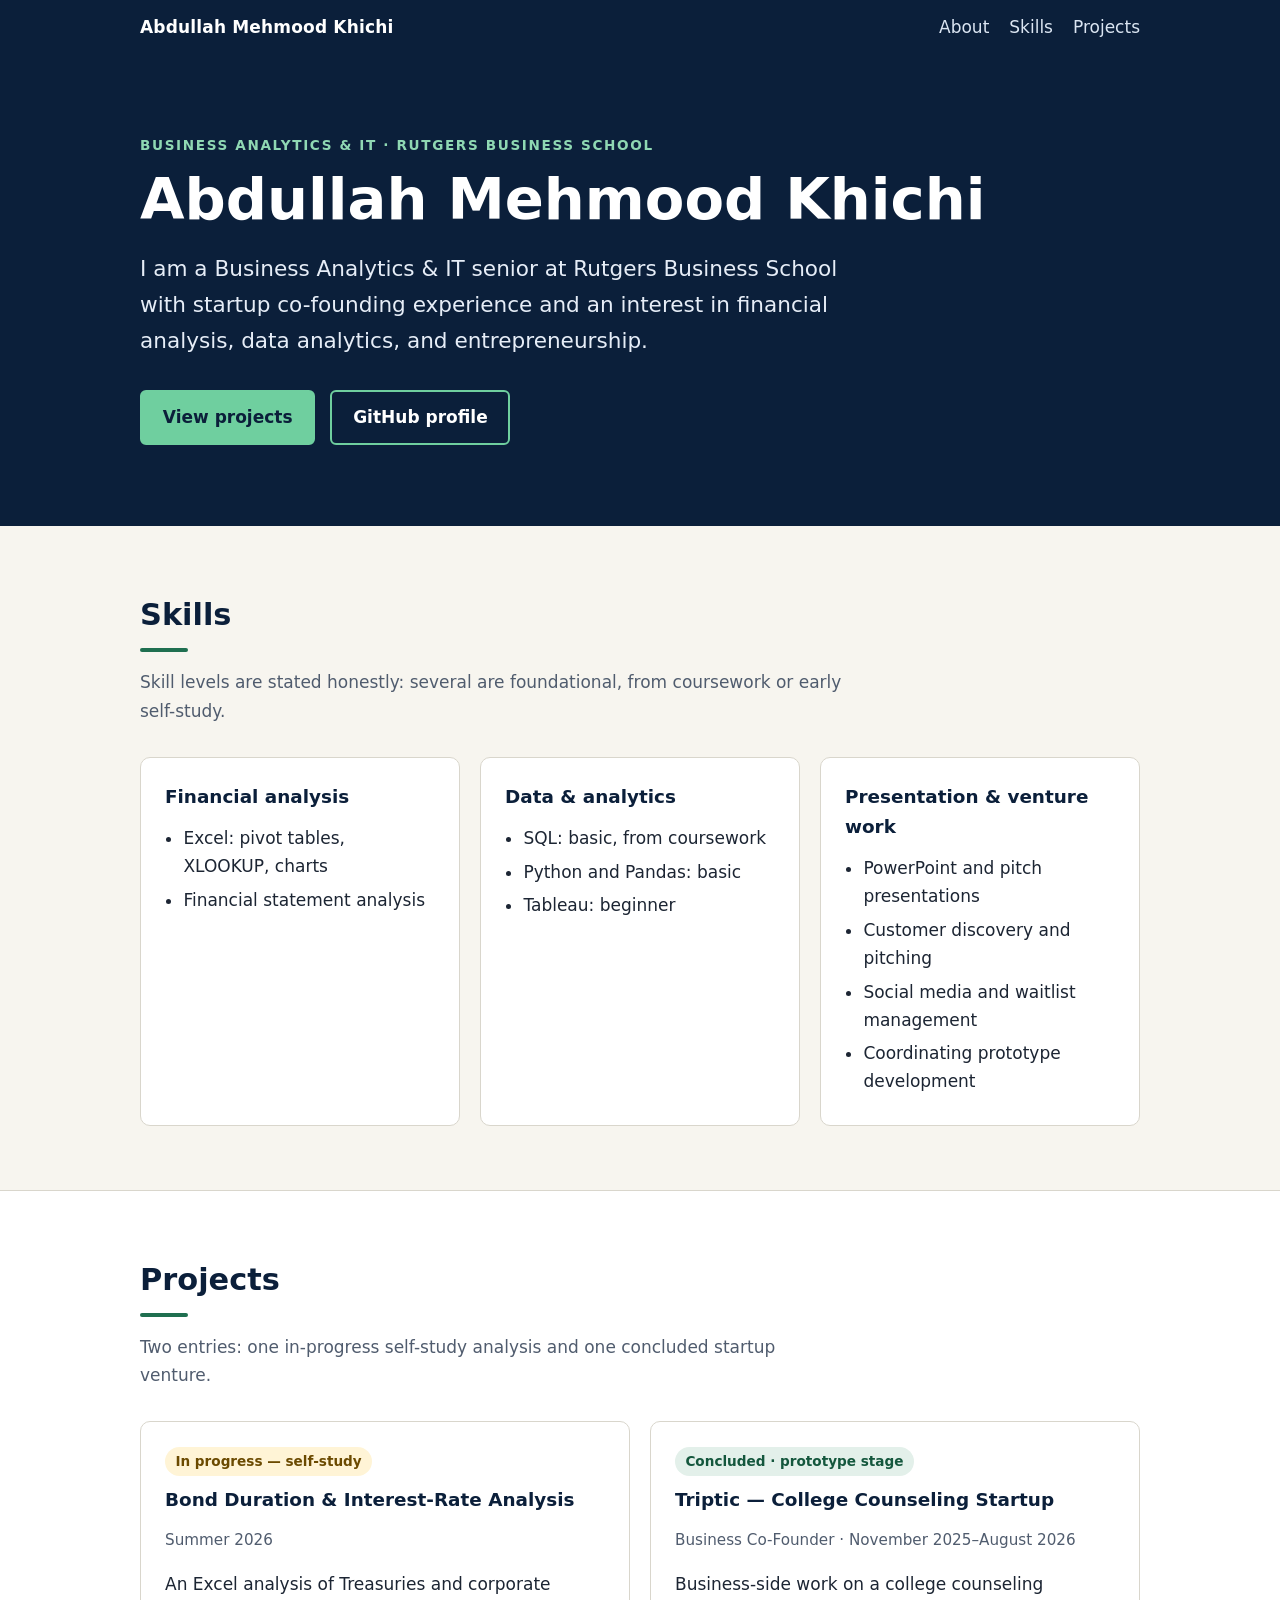
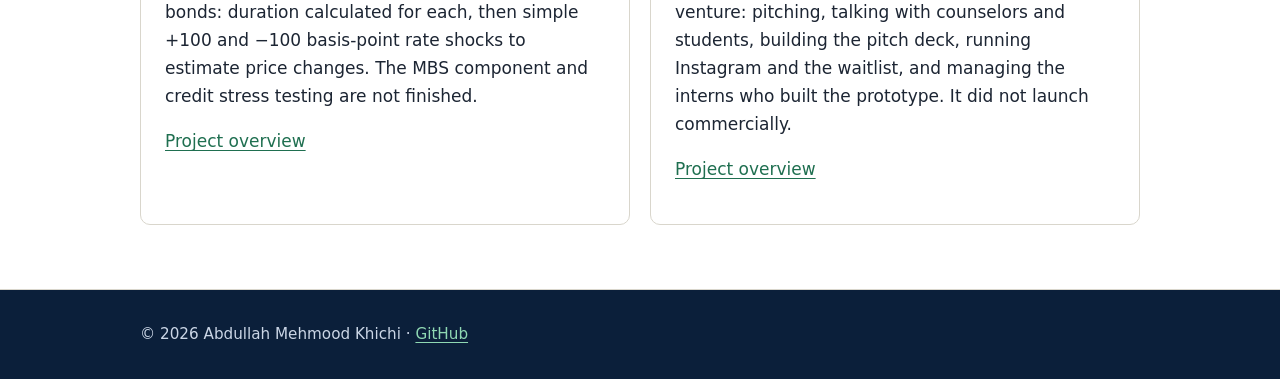
==== index.html @ 3538b2a5 "Add portfolio site Co-Authored-By: Claude Sonnet 5.5 <noreply@anthropic.com>" ====
<!DOCTYPE html>
<html lang="en">
<head>
<meta charset="utf-8">
<meta name="viewport" content="width=device-width, initial-scale=1">
<title>Abdullah Mehmood Khichi | Portfolio</title>
<meta name="description" content="Portfolio of Abdullah Mehmood Khichi, Business Analytics &amp; IT senior at Rutgers Business School.">
<link rel="stylesheet" href="styles.css">
</head>
<body>
<a class="skip" href="#main">Skip to content</a>
<header class="site">
  <div class="bar">
    <a class="brand" href="#top">Abdullah Mehmood Khichi</a>
    <nav aria-label="Main">
      <ul>
        <li><a href="#about">About</a></li>
        <li><a href="#skills">Skills</a></li>
        <li><a href="#projects">Projects</a></li>
      </ul>
    </nav>
  </div>
</header>
<main id="main">
  <div class="hero" id="top">
    <div class="wrap">
      <p class="eyebrow">Business Analytics &amp; IT · Rutgers Business School</p>
      <h1>Abdullah Mehmood Khichi</h1>
      <p class="lead" id="about">I am a Business Analytics &amp; IT senior at Rutgers Business School with startup co-founding experience and an interest in financial analysis, data analytics, and entrepreneurship.</p>
      <a class="btn primary" href="#projects">View projects</a>
      <a class="btn" href="https://github.com/abdullahmehmood171">GitHub profile</a>
    </div>
  </div>

  <section id="skills" aria-labelledby="skills-h">
    <div class="wrap">
      <h2 id="skills-h">Skills</h2>
      <p class="intro">Skill levels are stated honestly: several are foundational, from coursework or early self-study.</p>
      <div class="grid">
        <div class="card">
          <h3>Financial analysis</h3>
          <ul>
            <li>Excel: pivot tables, XLOOKUP, charts</li>
            <li>Financial statement analysis</li>
          </ul>
        </div>
        <div class="card">
          <h3>Data &amp; analytics</h3>
          <ul>
            <li>SQL: basic, from coursework</li>
            <li>Python and Pandas: basic</li>
            <li>Tableau: beginner</li>
          </ul>
        </div>
        <div class="card">
          <h3>Presentation &amp; venture work</h3>
          <ul>
            <li>PowerPoint and pitch presentations</li>
            <li>Customer discovery and pitching</li>
            <li>Social media and waitlist management</li>
            <li>Coordinating prototype development</li>
          </ul>
        </div>
      </div>
    </div>
  </section>

  <section id="projects" class="alt" aria-labelledby="projects-h">
    <div class="wrap">
      <h2 id="projects-h">Projects</h2>
      <p class="intro">Two entries: one in-progress self-study analysis and one concluded startup venture.</p>
      <div class="grid">
        <article class="card">
          <span class="tag wip">In progress — self-study</span>
          <h3>Bond Duration &amp; Interest-Rate Analysis</h3>
          <p class="meta">Summer 2026</p>
          <p>An Excel analysis of Treasuries and corporate bonds: duration calculated for each, then simple +100 and −100 basis-point rate shocks to estimate price changes. The MBS component and credit stress testing are not finished.</p>
          <p><a href="projects/bond-duration.html">Project overview</a></p>
        </article>
        <article class="card">
          <span class="tag">Concluded · prototype stage</span>
          <h3>Triptic — College Counseling Startup</h3>
          <p class="meta">Business Co-Founder · November 2025–August 2026</p>
          <p>Business-side work on a college counseling venture: pitching, talking with counselors and students, building the pitch deck, running Instagram and the waitlist, and managing the interns who built the prototype. It did not launch commercially.</p>
          <p><a href="projects/triptic.html">Project overview</a></p>
        </article>
      </div>
    </div>
  </section>
</main>
<footer>
  <div class="wrap">© 2026 Abdullah Mehmood Khichi · <a href="https://github.com/abdullahmehmood171">GitHub</a></div>
</footer>
</body>
</html>
---- styles.css ----
:root{--navy:#0b1f3a;--navy-2:#16325c;--paper:#f7f5ef;--card:#ffffff;--ink:#1c2533;--muted:#505c6e;--green:#1f6f50;--green-soft:#e3f0ea;--line:#d9d6cc;--max:1040px}
*{box-sizing:border-box}
html{scroll-behavior:smooth;scroll-padding-top:5rem}
body{margin:0;background:var(--paper);color:var(--ink);font:1.0625rem/1.65 system-ui,-apple-system,"Segoe UI",Roboto,sans-serif}
a{color:var(--green);text-underline-offset:3px}
a:hover{color:var(--navy)}
:focus-visible{outline:3px solid #2d8f6a;outline-offset:3px;border-radius:3px}
.skip{position:absolute;left:-999px;top:0;background:var(--green);color:#fff;padding:.6rem 1rem;z-index:20}
.skip:focus{left:0}
header.site{position:sticky;top:0;background:var(--navy);z-index:10}
.bar{max-width:var(--max);margin:0 auto;padding:.8rem 1.25rem;display:flex;flex-wrap:wrap;gap:.5rem 1.5rem;align-items:center;justify-content:space-between}
.brand{color:#fff;font-weight:700;text-decoration:none;letter-spacing:.01em}
nav ul{list-style:none;margin:0;padding:0;display:flex;gap:1.25rem;flex-wrap:wrap}
nav a{color:#dbe5f2;text-decoration:none;padding:.25rem 0;border-bottom:2px solid transparent}
nav a:hover,nav a[aria-current]{color:#fff;border-color:#6fcf9f}
.wrap{max-width:var(--max);margin:0 auto;padding:0 1.25rem}
.hero{background:var(--navy);color:#fff;padding:5rem 0 4.5rem}
.eyebrow{color:#8fd8b3;font-weight:600;letter-spacing:.12em;text-transform:uppercase;font-size:.85rem;margin:0 0 .75rem}
.hero h1{font-size:clamp(2.2rem,6vw,3.6rem);line-height:1.1;margin:0 0 1.25rem}
.hero p.lead{font-size:clamp(1.1rem,2.4vw,1.35rem);max-width:46rem;margin:0 0 2rem;color:#e6edf7}
.btn{display:inline-block;padding:.7rem 1.3rem;border-radius:6px;font-weight:600;text-decoration:none;border:2px solid #6fcf9f;color:#fff;margin:0 .6rem .6rem 0}
.btn.primary{background:#6fcf9f;color:var(--navy)}
.btn:hover{background:#fff;color:var(--navy);border-color:#fff}
section{padding:4rem 0}
section h2{font-size:1.9rem;color:var(--navy);margin:0 0 .4rem}
section h2::after{content:"";display:block;width:3rem;height:4px;background:var(--green);margin-top:.5rem;border-radius:2px}
.intro{color:var(--muted);margin:1rem 0 2rem;max-width:44rem}
.grid{display:grid;gap:1.25rem;grid-template-columns:repeat(auto-fit,minmax(260px,1fr))}
.card{background:var(--card);border:1px solid var(--line);border-radius:10px;padding:1.5rem}
.card h3{margin:0 0 .75rem;color:var(--navy);font-size:1.15rem}
.card ul{margin:0;padding-left:1.15rem}
.card li{margin:.35rem 0}
.alt{background:#fff;border-block:1px solid var(--line)}
.tag{display:inline-block;background:var(--green-soft);color:#14573d;font-size:.85rem;font-weight:600;padding:.2rem .65rem;border-radius:999px;margin:0 .4rem .6rem 0}
.tag.wip{background:#fff4d6;color:#6b4a00}
.meta{color:var(--muted);font-size:.95rem;margin:0 0 .75rem}
footer{background:var(--navy);color:#cbd6e6;padding:2rem 0;font-size:.95rem}
footer a{color:#8fd8b3}
article.page{max-width:46rem;margin:0 auto;padding:3rem 1.25rem 4rem}
article.page h1{color:var(--navy);font-size:clamp(1.8rem,5vw,2.5rem);line-height:1.2;margin:.5rem 0 1rem}
article.page h2{font-size:1.35rem;color:var(--navy);margin:2.25rem 0 .5rem}
article.page h2::after{display:none}
.note{background:var(--green-soft);border-left:4px solid var(--green);padding:1rem 1.25rem;border-radius:0 8px 8px 0;margin:1.5rem 0}
@media (max-width:600px){section{padding:3rem 0}.hero{padding:3.5rem 0 3rem}.bar{flex-direction:column;align-items:flex-start}}
@media (prefers-reduced-motion:reduce){html{scroll-behavior:auto}}
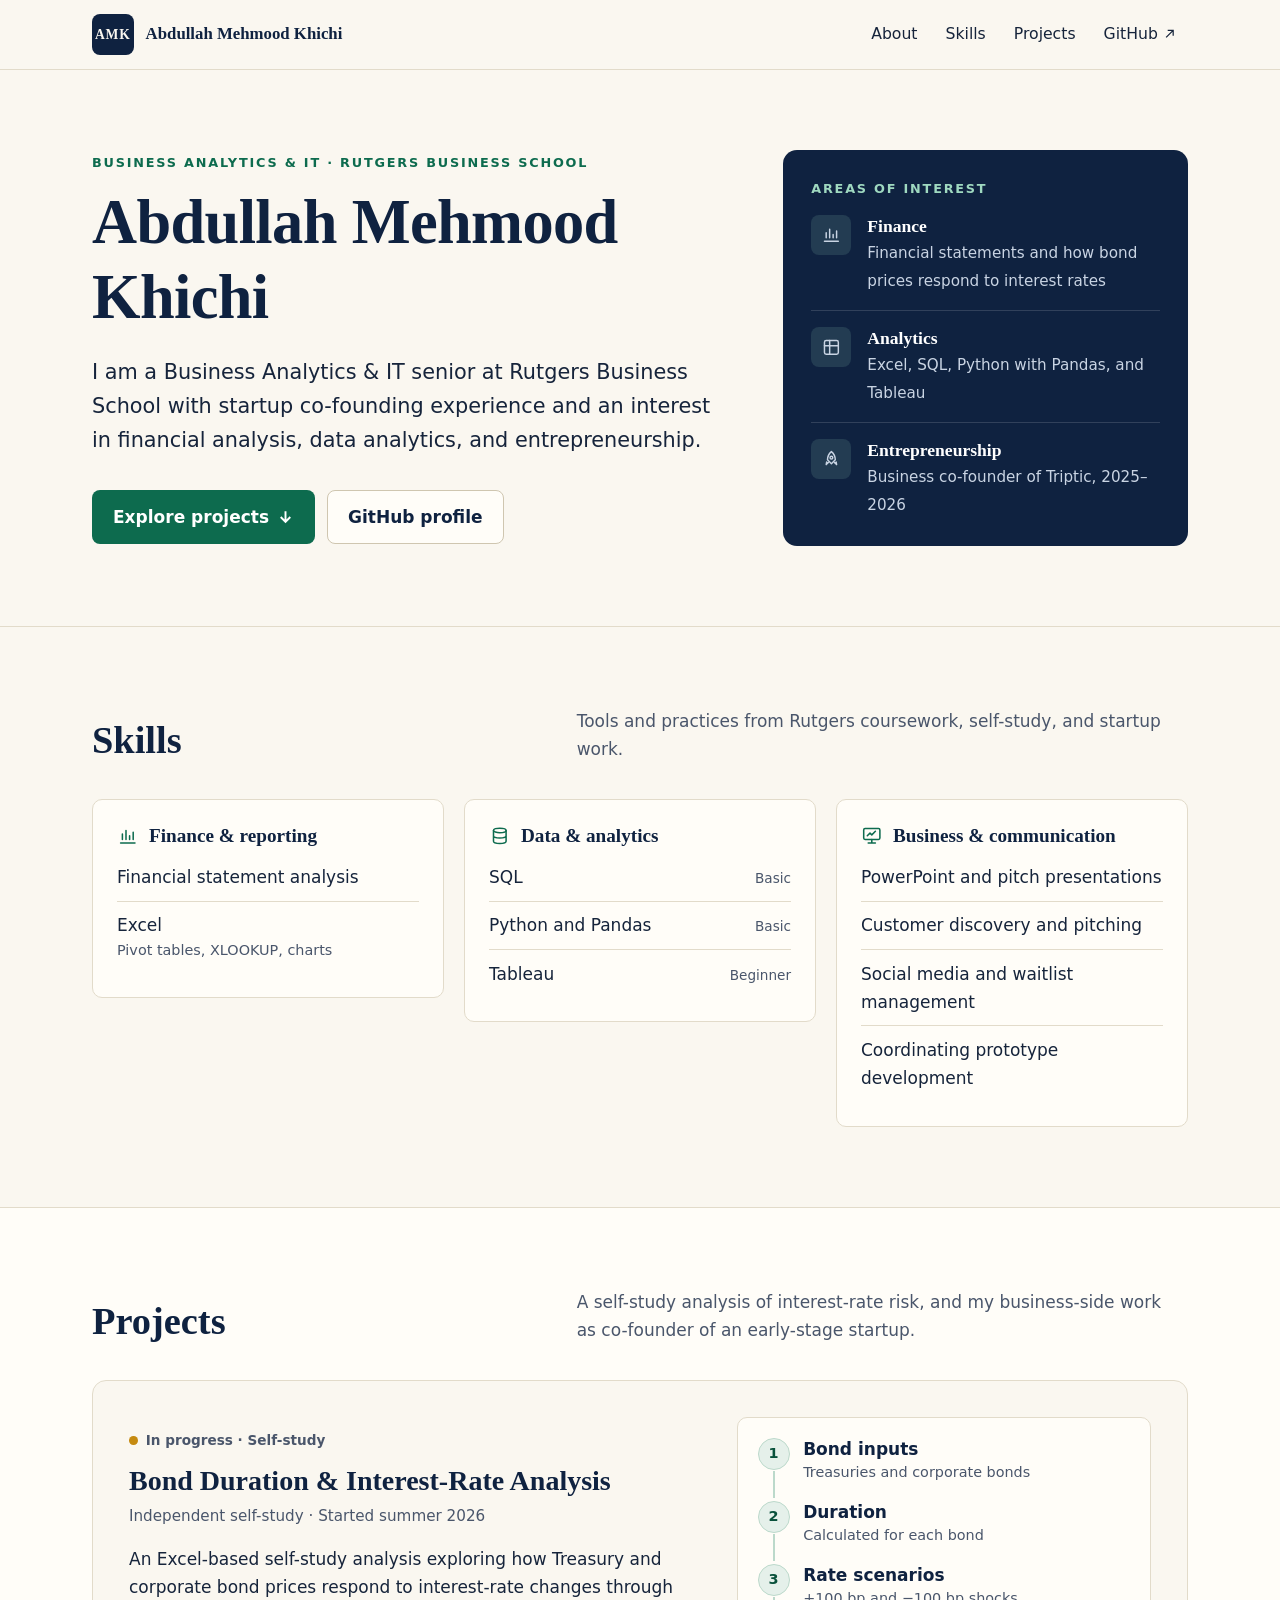
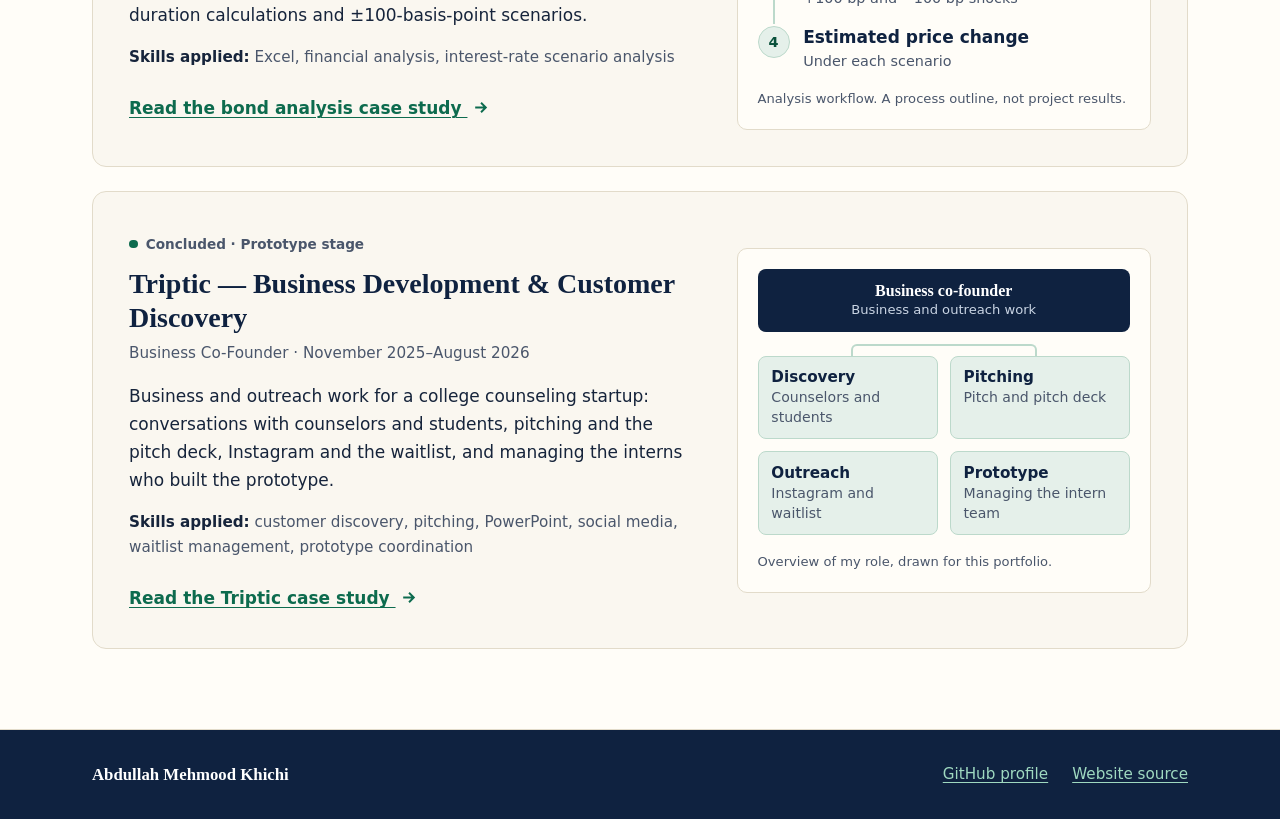
==== commit 0fe29ffd: "Redesign portfolio and expand project case studies Co-Authored-By: Claude Opus 5.5 <noreply@anthropi" ====
--- a/index.html
+++ b/index.html
@@ -3,93 +3,165 @@
 <head>
 <meta charset="utf-8">
 <meta name="viewport" content="width=device-width, initial-scale=1">
-<title>Abdullah Mehmood Khichi | Portfolio</title>
-<meta name="description" content="Portfolio of Abdullah Mehmood Khichi, Business Analytics &amp; IT senior at Rutgers Business School.">
+<title>Abdullah Mehmood Khichi | Business Analytics &amp; IT Portfolio</title>
+<meta name="description" content="Portfolio of Abdullah Mehmood Khichi, a Business Analytics &amp; IT senior at Rutgers Business School interested in financial analysis, data analytics, and entrepreneurship.">
+<link rel="icon" href="favicon.svg" type="image/svg+xml">
 <link rel="stylesheet" href="styles.css">
 </head>
 <body>
-<a class="skip" href="#main">Skip to content</a>
-<header class="site">
-  <div class="bar">
-    <a class="brand" href="#top">Abdullah Mehmood Khichi</a>
-    <nav aria-label="Main">
-      <ul>
+<a class="skip-link" href="#main">Skip to content</a>
+
+<header class="site-header">
+  <div class="container header-inner">
+    <a class="brand" href="index.html">
+      <span class="monogram" aria-hidden="true">AMK</span>
+      <span class="brand-name">Abdullah Mehmood Khichi</span>
+    </a>
+    <nav aria-label="Primary">
+      <ul class="nav-list">
         <li><a href="#about">About</a></li>
         <li><a href="#skills">Skills</a></li>
         <li><a href="#projects">Projects</a></li>
+        <li><a href="https://github.com/abdullahmehmood171">GitHub <svg viewBox="0 0 16 16" fill="none" stroke="currentColor" stroke-width="1.6" aria-hidden="true"><path d="M6 3h7v7M13 3 4 12"/></svg></a></li>
       </ul>
     </nav>
   </div>
 </header>
+
 <main id="main">
-  <div class="hero" id="top">
-    <div class="wrap">
-      <p class="eyebrow">Business Analytics &amp; IT · Rutgers Business School</p>
-      <h1>Abdullah Mehmood Khichi</h1>
-      <p class="lead" id="about">I am a Business Analytics &amp; IT senior at Rutgers Business School with startup co-founding experience and an interest in financial analysis, data analytics, and entrepreneurship.</p>
-      <a class="btn primary" href="#projects">View projects</a>
-      <a class="btn" href="https://github.com/abdullahmehmood171">GitHub profile</a>
+  <section class="hero" id="about" aria-labelledby="page-title">
+    <div class="container hero-grid">
+      <div>
+        <p class="eyebrow">Business Analytics &amp; IT · Rutgers Business School</p>
+        <h1 id="page-title">Abdullah Mehmood Khichi</h1>
+        <p class="statement">I am a Business Analytics &amp; IT senior at Rutgers Business School with startup co-founding experience and an interest in financial analysis, data analytics, and entrepreneurship.</p>
+        <div class="actions">
+          <a class="button button-primary" href="#projects">Explore projects
+            <svg viewBox="0 0 16 16" fill="none" stroke="currentColor" stroke-width="1.8" aria-hidden="true"><path d="M8 3v10M3.5 8.5 8 13l4.5-4.5"/></svg></a>
+          <a class="button button-secondary" href="https://github.com/abdullahmehmood171">GitHub profile</a>
+        </div>
+      </div>
+
+      <aside class="interest-panel" aria-label="Areas of interest">
+        <p class="panel-title">Areas of interest</p>
+        <ul class="interest-list">
+          <li>
+            <span class="interest-icon" aria-hidden="true"><svg viewBox="0 0 24 24" fill="none" stroke="currentColor" stroke-width="1.7" stroke-linecap="round" stroke-linejoin="round"><path d="M4 20h16M6 16V10M10 16V6M14 16v-4M18 16V8"/></svg></span>
+            <div><strong>Finance</strong><span>Financial statements and how bond prices respond to interest rates</span></div>
+          </li>
+          <li>
+            <span class="interest-icon" aria-hidden="true"><svg viewBox="0 0 24 24" fill="none" stroke="currentColor" stroke-width="1.7" stroke-linecap="round" stroke-linejoin="round"><rect x="4" y="4" width="16" height="16" rx="2"/><path d="M4 10h16M10 4v16"/></svg></span>
+            <div><strong>Analytics</strong><span>Excel, SQL, Python with Pandas, and Tableau</span></div>
+          </li>
+          <li>
+            <span class="interest-icon" aria-hidden="true"><svg viewBox="0 0 24 24" fill="none" stroke="currentColor" stroke-width="1.7" stroke-linecap="round" stroke-linejoin="round"><path d="M12 3c3 2.5 4.5 6 4.5 9.5L12 17l-4.5-4.5C7.5 9 9 5.5 12 3Z"/><circle cx="12" cy="10" r="1.6"/><path d="M8.5 15.5 6 18l.5-3M15.5 15.5 18 18l-.5-3"/></svg></span>
+            <div><strong>Entrepreneurship</strong><span>Business co-founder of Triptic, 2025–2026</span></div>
+          </li>
+        </ul>
+      </aside>
     </div>
-  </div>
+  </section>
 
-  <section id="skills" aria-labelledby="skills-h">
-    <div class="wrap">
-      <h2 id="skills-h">Skills</h2>
-      <p class="intro">Skill levels are stated honestly: several are foundational, from coursework or early self-study.</p>
-      <div class="grid">
-        <div class="card">
-          <h3>Financial analysis</h3>
-          <ul>
-            <li>Excel: pivot tables, XLOOKUP, charts</li>
-            <li>Financial statement analysis</li>
+  <section class="section" id="skills" aria-labelledby="skills-title">
+    <div class="container">
+      <div class="section-head">
+        <h2 id="skills-title">Skills</h2>
+        <p>Tools and practices from Rutgers coursework, self-study, and startup work.</p>
+      </div>
+      <div class="skills-grid">
+        <div class="skill-group">
+          <h3><svg viewBox="0 0 24 24" fill="none" stroke="currentColor" stroke-width="1.7" stroke-linecap="round" stroke-linejoin="round" aria-hidden="true"><path d="M4 20h16M6 16V10M10 16V6M14 16v-4M18 16V8"/></svg>Finance &amp; reporting</h3>
+          <ul class="skill-list">
+            <li><span class="skill-name">Financial statement analysis</span></li>
+            <li><span class="skill-name">Excel<span class="skill-detail">Pivot tables, XLOOKUP, charts</span></span></li>
           </ul>
         </div>
-        <div class="card">
-          <h3>Data &amp; analytics</h3>
-          <ul>
-            <li>SQL: basic, from coursework</li>
-            <li>Python and Pandas: basic</li>
-            <li>Tableau: beginner</li>
+        <div class="skill-group">
+          <h3><svg viewBox="0 0 24 24" fill="none" stroke="currentColor" stroke-width="1.7" stroke-linecap="round" stroke-linejoin="round" aria-hidden="true"><ellipse cx="12" cy="6" rx="7" ry="2.5"/><path d="M5 6v6c0 1.4 3.1 2.5 7 2.5s7-1.1 7-2.5V6M5 12v6c0 1.4 3.1 2.5 7 2.5s7-1.1 7-2.5v-6"/></svg>Data &amp; analytics</h3>
+          <ul class="skill-list">
+            <li><span class="skill-name">SQL</span><span class="skill-level">Basic</span></li>
+            <li><span class="skill-name">Python and Pandas</span><span class="skill-level">Basic</span></li>
+            <li><span class="skill-name">Tableau</span><span class="skill-level">Beginner</span></li>
           </ul>
         </div>
-        <div class="card">
-          <h3>Presentation &amp; venture work</h3>
-          <ul>
-            <li>PowerPoint and pitch presentations</li>
-            <li>Customer discovery and pitching</li>
-            <li>Social media and waitlist management</li>
-            <li>Coordinating prototype development</li>
+        <div class="skill-group">
+          <h3><svg viewBox="0 0 24 24" fill="none" stroke="currentColor" stroke-width="1.7" stroke-linecap="round" stroke-linejoin="round" aria-hidden="true"><rect x="3" y="4" width="18" height="12" rx="1.5"/><path d="M12 16v4M8 20h8M7 12l3-3 2 2 4-4"/></svg>Business &amp; communication</h3>
+          <ul class="skill-list">
+            <li><span class="skill-name">PowerPoint and pitch presentations</span></li>
+            <li><span class="skill-name">Customer discovery and pitching</span></li>
+            <li><span class="skill-name">Social media and waitlist management</span></li>
+            <li><span class="skill-name">Coordinating prototype development</span></li>
           </ul>
         </div>
       </div>
     </div>
   </section>
 
-  <section id="projects" class="alt" aria-labelledby="projects-h">
-    <div class="wrap">
-      <h2 id="projects-h">Projects</h2>
-      <p class="intro">Two entries: one in-progress self-study analysis and one concluded startup venture.</p>
-      <div class="grid">
-        <article class="card">
-          <span class="tag wip">In progress — self-study</span>
-          <h3>Bond Duration &amp; Interest-Rate Analysis</h3>
-          <p class="meta">Summer 2026</p>
-          <p>An Excel analysis of Treasuries and corporate bonds: duration calculated for each, then simple +100 and −100 basis-point rate shocks to estimate price changes. The MBS component and credit stress testing are not finished.</p>
-          <p><a href="projects/bond-duration.html">Project overview</a></p>
+  <section class="section section-alt" id="projects" aria-labelledby="projects-title">
+    <div class="container">
+      <div class="section-head">
+        <h2 id="projects-title">Projects</h2>
+        <p>A self-study analysis of interest-rate risk, and my business-side work as co-founder of an early-stage startup.</p>
+      </div>
+
+      <div class="project-list">
+        <article class="project" aria-labelledby="bond-title">
+          <div>
+            <p class="status status-progress">In progress · Self-study</p>
+            <h3 id="bond-title">Bond Duration &amp; Interest-Rate Analysis</h3>
+            <p class="project-meta">Independent self-study · Started summer 2026</p>
+            <p>An Excel-based self-study analysis exploring how Treasury and corporate bond prices respond to interest-rate changes through duration calculations and ±100-basis-point scenarios.</p>
+            <p class="skills-used"><strong>Skills applied:</strong> Excel, financial analysis, interest-rate scenario analysis</p>
+            <a class="project-link" href="projects/bond-duration.html">Read the bond analysis case study
+              <svg viewBox="0 0 16 16" fill="none" stroke="currentColor" stroke-width="1.8" aria-hidden="true"><path d="M3 8h10M8.5 3.5 13 8l-4.5 4.5"/></svg></a>
+          </div>
+          <figure class="diagram">
+            <ol class="flow">
+              <li><div><strong>Bond inputs</strong><span>Treasuries and corporate bonds</span></div></li>
+              <li><div><strong>Duration</strong><span>Calculated for each bond</span></div></li>
+              <li><div><strong>Rate scenarios</strong><span>+100 bp and −100 bp shocks</span></div></li>
+              <li><div><strong>Estimated price change</strong><span>Under each scenario</span></div></li>
+            </ol>
+            <figcaption>Analysis workflow. A process outline, not project results.</figcaption>
+          </figure>
         </article>
-        <article class="card">
-          <span class="tag">Concluded · prototype stage</span>
-          <h3>Triptic — College Counseling Startup</h3>
-          <p class="meta">Business Co-Founder · November 2025–August 2026</p>
-          <p>Business-side work on a college counseling venture: pitching, talking with counselors and students, building the pitch deck, running Instagram and the waitlist, and managing the interns who built the prototype. It did not launch commercially.</p>
-          <p><a href="projects/triptic.html">Project overview</a></p>
+
+        <article class="project" aria-labelledby="triptic-title">
+          <div>
+            <p class="status">Concluded · Prototype stage</p>
+            <h3 id="triptic-title">Triptic — Business Development &amp; Customer Discovery</h3>
+            <p class="project-meta">Business Co-Founder · November 2025–August 2026</p>
+            <p>Business and outreach work for a college counseling startup: conversations with counselors and students, pitching and the pitch deck, Instagram and the waitlist, and managing the interns who built the prototype.</p>
+            <p class="skills-used"><strong>Skills applied:</strong> customer discovery, pitching, PowerPoint, social media, waitlist management, prototype coordination</p>
+            <a class="project-link" href="projects/triptic.html">Read the Triptic case study
+              <svg viewBox="0 0 16 16" fill="none" stroke="currentColor" stroke-width="1.8" aria-hidden="true"><path d="M3 8h10M8.5 3.5 13 8l-4.5 4.5"/></svg></a>
+          </div>
+          <figure class="diagram">
+            <div class="role-map">
+              <div class="role-core">Business co-founder<span>Business and outreach work</span></div>
+              <ul class="role-branches">
+                <li><strong>Discovery</strong>Counselors and students</li>
+                <li><strong>Pitching</strong>Pitch and pitch deck</li>
+                <li><strong>Outreach</strong>Instagram and waitlist</li>
+                <li><strong>Prototype</strong>Managing the intern team</li>
+              </ul>
+            </div>
+            <figcaption>Overview of my role, drawn for this portfolio.</figcaption>
+          </figure>
         </article>
       </div>
     </div>
   </section>
 </main>
-<footer>
-  <div class="wrap">© 2026 Abdullah Mehmood Khichi · <a href="https://github.com/abdullahmehmood171">GitHub</a></div>
+
+<footer class="site-footer">
+  <div class="container footer-inner">
+    <p class="footer-name">Abdullah Mehmood Khichi</p>
+    <ul class="footer-links">
+      <li><a href="https://github.com/abdullahmehmood171">GitHub profile</a></li>
+      <li><a href="https://github.com/abdullahmehmood171/abdullahmehmood171.github.io">Website source</a></li>
+    </ul>
+  </div>
 </footer>
 </body>
 </html>
--- a/styles.css
+++ b/styles.css
@@ -1,45 +1,280 @@
-:root{--navy:#0b1f3a;--navy-2:#16325c;--paper:#f7f5ef;--card:#ffffff;--ink:#1c2533;--muted:#505c6e;--green:#1f6f50;--green-soft:#e3f0ea;--line:#d9d6cc;--max:1040px}
-*{box-sizing:border-box}
-html{scroll-behavior:smooth;scroll-padding-top:5rem}
-body{margin:0;background:var(--paper);color:var(--ink);font:1.0625rem/1.65 system-ui,-apple-system,"Segoe UI",Roboto,sans-serif}
-a{color:var(--green);text-underline-offset:3px}
-a:hover{color:var(--navy)}
-:focus-visible{outline:3px solid #2d8f6a;outline-offset:3px;border-radius:3px}
-.skip{position:absolute;left:-999px;top:0;background:var(--green);color:#fff;padding:.6rem 1rem;z-index:20}
-.skip:focus{left:0}
-header.site{position:sticky;top:0;background:var(--navy);z-index:10}
-.bar{max-width:var(--max);margin:0 auto;padding:.8rem 1.25rem;display:flex;flex-wrap:wrap;gap:.5rem 1.5rem;align-items:center;justify-content:space-between}
-.brand{color:#fff;font-weight:700;text-decoration:none;letter-spacing:.01em}
-nav ul{list-style:none;margin:0;padding:0;display:flex;gap:1.25rem;flex-wrap:wrap}
-nav a{color:#dbe5f2;text-decoration:none;padding:.25rem 0;border-bottom:2px solid transparent}
-nav a:hover,nav a[aria-current]{color:#fff;border-color:#6fcf9f}
-.wrap{max-width:var(--max);margin:0 auto;padding:0 1.25rem}
-.hero{background:var(--navy);color:#fff;padding:5rem 0 4.5rem}
-.eyebrow{color:#8fd8b3;font-weight:600;letter-spacing:.12em;text-transform:uppercase;font-size:.85rem;margin:0 0 .75rem}
-.hero h1{font-size:clamp(2.2rem,6vw,3.6rem);line-height:1.1;margin:0 0 1.25rem}
-.hero p.lead{font-size:clamp(1.1rem,2.4vw,1.35rem);max-width:46rem;margin:0 0 2rem;color:#e6edf7}
-.btn{display:inline-block;padding:.7rem 1.3rem;border-radius:6px;font-weight:600;text-decoration:none;border:2px solid #6fcf9f;color:#fff;margin:0 .6rem .6rem 0}
-.btn.primary{background:#6fcf9f;color:var(--navy)}
-.btn:hover{background:#fff;color:var(--navy);border-color:#fff}
-section{padding:4rem 0}
-section h2{font-size:1.9rem;color:var(--navy);margin:0 0 .4rem}
-section h2::after{content:"";display:block;width:3rem;height:4px;background:var(--green);margin-top:.5rem;border-radius:2px}
-.intro{color:var(--muted);margin:1rem 0 2rem;max-width:44rem}
-.grid{display:grid;gap:1.25rem;grid-template-columns:repeat(auto-fit,minmax(260px,1fr))}
-.card{background:var(--card);border:1px solid var(--line);border-radius:10px;padding:1.5rem}
-.card h3{margin:0 0 .75rem;color:var(--navy);font-size:1.15rem}
-.card ul{margin:0;padding-left:1.15rem}
-.card li{margin:.35rem 0}
-.alt{background:#fff;border-block:1px solid var(--line)}
-.tag{display:inline-block;background:var(--green-soft);color:#14573d;font-size:.85rem;font-weight:600;padding:.2rem .65rem;border-radius:999px;margin:0 .4rem .6rem 0}
-.tag.wip{background:#fff4d6;color:#6b4a00}
-.meta{color:var(--muted);font-size:.95rem;margin:0 0 .75rem}
-footer{background:var(--navy);color:#cbd6e6;padding:2rem 0;font-size:.95rem}
-footer a{color:#8fd8b3}
-article.page{max-width:46rem;margin:0 auto;padding:3rem 1.25rem 4rem}
-article.page h1{color:var(--navy);font-size:clamp(1.8rem,5vw,2.5rem);line-height:1.2;margin:.5rem 0 1rem}
-article.page h2{font-size:1.35rem;color:var(--navy);margin:2.25rem 0 .5rem}
-article.page h2::after{display:none}
-.note{background:var(--green-soft);border-left:4px solid var(--green);padding:1rem 1.25rem;border-radius:0 8px 8px 0;margin:1.5rem 0}
-@media (max-width:600px){section{padding:3rem 0}.hero{padding:3.5rem 0 3rem}.bar{flex-direction:column;align-items:flex-start}}
-@media (prefers-reduced-motion:reduce){html{scroll-behavior:auto}}
+/* ==========================================================
+   Abdullah Mehmood Khichi — portfolio styles
+   Colors and sizes are defined as variables below.
+   ========================================================== */
+:root {
+  --ivory: #faf7f0;
+  --surface: #fffdf8;
+  --surface-2: #f3eee2;
+  --navy: #0f2240;
+  --ink: #16243b;
+  --muted: #4a566b;
+  --line: #e2dbca;
+  --line-strong: #cfc6b0;
+  --emerald: #0d6b4e;
+  --emerald-dark: #09513b;
+  --emerald-soft: #e5f0ea;
+  --amber-soft: #f8edd3;
+  --amber-ink: #6a4700;
+  --max: 1160px;
+  --radius: 10px;
+  --serif: "Iowan Old Style", "Palatino Linotype", Palatino, "Book Antiqua", Georgia, serif;
+  --sans: system-ui, -apple-system, "Segoe UI", Roboto, "Helvetica Neue", Arial, sans-serif;
+}
+
+*, *::before, *::after { box-sizing: border-box; }
+html { scroll-behavior: smooth; scroll-padding-top: 5.5rem; -webkit-text-size-adjust: 100%; }
+body {
+  margin: 0;
+  background: var(--ivory);
+  color: var(--ink);
+  font: 1.0625rem/1.65 var(--sans);
+}
+img, svg { max-width: 100%; }
+h1, h2, h3 { font-family: var(--serif); color: var(--navy); line-height: 1.2; font-weight: 700; }
+p { margin: 0 0 1rem; }
+a { color: var(--emerald); text-underline-offset: 3px; text-decoration-thickness: 1px; }
+a:hover { color: var(--emerald-dark); text-decoration-thickness: 2px; }
+:focus-visible { outline: 3px solid var(--emerald); outline-offset: 3px; border-radius: 4px; }
+
+.container { width: 100%; max-width: var(--max); margin: 0 auto; padding: 0 1.25rem; }
+@media (min-width: 768px) { .container { padding: 0 2rem; } }
+
+.skip-link {
+  position: absolute; left: 1rem; top: -4rem; z-index: 50;
+  background: var(--navy); color: #fff; padding: .6rem 1rem; border-radius: 6px;
+}
+.skip-link:focus { top: 1rem; color: #fff; }
+
+/* ---------- Header ---------- */
+.site-header {
+  background: rgba(250, 247, 240, .96);
+  border-bottom: 1px solid var(--line);
+  z-index: 20;
+}
+@media (min-width: 768px) {
+  .site-header { position: sticky; top: 0; backdrop-filter: saturate(1.2) blur(6px); }
+}
+.header-inner {
+  display: flex; flex-wrap: wrap; align-items: center; justify-content: space-between;
+  gap: .75rem 2rem; padding-top: .85rem; padding-bottom: .85rem;
+}
+.brand { display: inline-flex; align-items: center; gap: .75rem; text-decoration: none; color: var(--navy); }
+.brand:hover { color: var(--navy); }
+.monogram {
+  display: inline-grid; place-items: center; width: 2.6rem; height: 2.6rem;
+  background: var(--navy); color: var(--ivory); border-radius: 8px;
+  font: 700 .85rem/1 var(--serif); letter-spacing: .06em;
+}
+.brand-name { font: 700 1.05rem/1.2 var(--serif); }
+.nav-list { list-style: none; display: flex; flex-wrap: wrap; gap: .25rem; margin: 0; padding: 0; }
+.nav-list a {
+  display: inline-flex; align-items: center; gap: .35rem;
+  padding: .45rem .75rem; border-radius: 6px;
+  color: var(--ink); text-decoration: none; font-weight: 500; font-size: .98rem;
+}
+.nav-list a:hover { background: var(--surface-2); color: var(--navy); }
+.nav-list a[aria-current="page"] { color: var(--emerald); }
+.nav-list svg { width: .8em; height: .8em; }
+@media (max-width: 560px) {
+  .header-inner { flex-direction: column; align-items: flex-start; }
+  .nav-list { margin-left: -.75rem; }
+}
+
+/* ---------- Buttons & shared bits ---------- */
+.button {
+  display: inline-flex; align-items: center; gap: .5rem;
+  padding: .75rem 1.25rem; border-radius: 8px; border: 1.5px solid transparent;
+  font-weight: 600; text-decoration: none; transition: background-color .15s, border-color .15s, color .15s;
+}
+.button-primary { background: var(--emerald); color: #fff; }
+.button-primary:hover { background: var(--emerald-dark); color: #fff; }
+.button-secondary { border-color: var(--line-strong); color: var(--navy); background: var(--surface); }
+.button-secondary:hover { border-color: var(--navy); color: var(--navy); }
+.button svg { width: 1em; height: 1em; }
+
+.eyebrow {
+  margin: 0 0 .75rem; color: var(--emerald);
+  font-size: .8rem; font-weight: 700; letter-spacing: .14em; text-transform: uppercase;
+}
+.status {
+  display: inline-flex; align-items: center; gap: .5rem; margin: 0 0 .75rem;
+  font-size: .85rem; font-weight: 600; color: var(--muted);
+}
+.status::before { content: ""; width: .55rem; height: .55rem; border-radius: 50%; background: var(--emerald); }
+.status-progress::before { background: #c58a10; }
+
+/* ---------- Hero ---------- */
+.hero { padding: 3.5rem 0 3.5rem; border-bottom: 1px solid var(--line); }
+.hero-grid { display: grid; gap: 2.5rem; align-items: center; }
+@media (min-width: 900px) { .hero-grid { grid-template-columns: minmax(0, 1.55fr) minmax(0, 1fr); gap: 4rem; } .hero { padding: 5rem 0; } }
+.hero h1 { font-size: clamp(2.3rem, 5.6vw, 3.9rem); margin: 0 0 1.25rem; letter-spacing: -.01em; }
+.statement { font-size: clamp(1.1rem, 2vw, 1.3rem); color: var(--ink); max-width: 40rem; margin-bottom: 2rem; }
+.actions { display: flex; flex-wrap: wrap; gap: .75rem; }
+
+.interest-panel {
+  background: var(--navy); color: #e9eef6; border-radius: 14px; padding: 1.75rem;
+}
+.panel-title {
+  margin: 0 0 1rem; font-size: .8rem; letter-spacing: .14em; text-transform: uppercase;
+  font-weight: 700; color: #9fd9c0;
+}
+.interest-list { list-style: none; margin: 0; padding: 0; }
+.interest-list li { display: grid; grid-template-columns: 2.5rem 1fr; gap: 1rem; align-items: start; padding: 1rem 0; }
+.interest-list li + li { border-top: 1px solid rgba(255, 255, 255, .14); }
+.interest-list li:first-child { padding-top: 0; }
+.interest-list li:last-child { padding-bottom: 0; }
+.interest-icon {
+  width: 2.5rem; height: 2.5rem; border-radius: 8px; display: grid; place-items: center;
+  background: rgba(159, 217, 192, .14); color: #9fd9c0;
+}
+.interest-icon svg { width: 1.3rem; height: 1.3rem; }
+.interest-list strong { display: block; color: #fff; font: 700 1.1rem/1.3 var(--serif); }
+.interest-list span { font-size: .95rem; color: #c9d4e3; }
+
+/* ---------- Sections ---------- */
+.section { padding: 4rem 0; }
+@media (min-width: 900px) { .section { padding: 5rem 0; } }
+.section-alt { background: var(--surface); border-block: 1px solid var(--line); }
+.section-head { display: grid; gap: .5rem 3rem; margin-bottom: 2.25rem; }
+@media (min-width: 900px) { .section-head { grid-template-columns: minmax(0, 1fr) minmax(0, 1.4fr); align-items: end; } }
+.section-head h2 { font-size: clamp(1.8rem, 3.4vw, 2.4rem); margin: 0; }
+.section-head p { margin: 0; color: var(--muted); max-width: 38rem; }
+
+/* ---------- Skills ---------- */
+.skills-grid { display: grid; gap: 1.25rem; align-items: start; }
+@media (min-width: 1000px) { .skills-grid { grid-template-columns: repeat(3, minmax(0, 1fr)); } }
+.skill-group {
+  background: var(--surface); border: 1px solid var(--line); border-radius: var(--radius);
+  padding: 1.5rem; transition: border-color .15s;
+}
+.skill-group:hover { border-color: var(--line-strong); }
+.skill-group h3 { display: flex; align-items: center; gap: .65rem; font-size: 1.2rem; margin: 0 0 1rem; }
+.skill-group h3 svg { width: 1.35rem; height: 1.35rem; color: var(--emerald); flex: none; }
+.skill-list { list-style: none; margin: 0; padding: 0; }
+.skill-list li {
+  display: flex; justify-content: space-between; align-items: baseline; gap: 1rem;
+  padding: .6rem 0; border-top: 1px solid var(--line);
+}
+.skill-list li:first-child { border-top: 0; padding-top: 0; }
+.skill-name { font-weight: 500; }
+.skill-detail { display: block; font-size: .9rem; color: var(--muted); font-weight: 400; }
+.skill-level { flex: none; font-size: .85rem; color: var(--muted); }
+
+/* ---------- Projects ---------- */
+.project-list { display: grid; gap: 1.5rem; }
+.project {
+  display: grid; gap: 2rem; background: var(--ivory); border: 1px solid var(--line);
+  border-radius: 14px; padding: 1.75rem; transition: border-color .15s, box-shadow .15s;
+}
+.project:hover { border-color: var(--line-strong); box-shadow: 0 6px 24px rgba(15, 34, 64, .06); }
+@media (min-width: 900px) { .project { grid-template-columns: minmax(0, 1.35fr) minmax(0, 1fr); padding: 2.25rem; gap: 3rem; align-items: center; } }
+.project h3 { font-size: clamp(1.4rem, 2.6vw, 1.75rem); margin: 0 0 .4rem; }
+.project-meta { color: var(--muted); font-size: .95rem; margin-bottom: 1rem; }
+.skills-used { font-size: .95rem; color: var(--muted); margin-bottom: 1.5rem; }
+.skills-used strong { color: var(--ink); font-weight: 600; }
+.project-link { font-weight: 600; }
+.project-link svg { width: 1em; height: 1em; margin-left: .3rem; vertical-align: -.12em; transition: transform .15s; }
+.project-link:hover svg { transform: translateX(3px); }
+
+/* Diagrams (HTML/CSS so text stays readable at any width) */
+.diagram { margin: 0; background: var(--surface); border: 1px solid var(--line); border-radius: var(--radius); padding: 1.25rem; }
+.diagram figcaption { margin-top: 1rem; font-size: .82rem; color: var(--muted); }
+.flow { list-style: none; margin: 0; padding: 0; counter-reset: step; }
+.flow li {
+  position: relative; display: grid; grid-template-columns: 2rem 1fr; gap: .85rem; align-items: start;
+  padding-bottom: 1.1rem;
+}
+.flow li:last-child { padding-bottom: 0; }
+.flow li::before {
+  counter-increment: step; content: counter(step);
+  display: grid; place-items: center; width: 2rem; height: 2rem; border-radius: 50%;
+  background: var(--emerald-soft); color: var(--emerald-dark); font-weight: 700; font-size: .9rem;
+  border: 1px solid #bcd9cb;
+}
+.flow li:not(:last-child)::after {
+  content: ""; position: absolute; left: calc(1rem - 1px); top: 2.1rem; bottom: .15rem;
+  width: 2px; background: #bcd9cb;
+}
+.flow strong { display: block; color: var(--navy); line-height: 1.3; }
+.flow span { display: block; font-size: .9rem; line-height: 1.45; color: var(--muted); margin-top: .15rem; }
+.flow li { align-content: start; }
+@media (min-width: 900px) {
+  .flow-wide { display: grid; grid-template-columns: repeat(4, minmax(0, 1fr)); gap: 1rem; }
+  .flow-wide li { grid-template-columns: 1fr; padding-bottom: 0; gap: .75rem; }
+  .flow-wide li:not(:last-child)::after { left: 2.6rem; right: .4rem; top: calc(1rem - 1px); bottom: auto; width: auto; height: 2px; }
+}
+
+.role-map { display: grid; gap: .75rem; }
+.role-core {
+  text-align: center; background: var(--navy); color: #fff; border-radius: 8px; padding: .75rem 1rem;
+  font: 700 1rem/1.3 var(--serif);
+}
+.role-core span { display: block; font: 400 .82rem/1.4 var(--sans); color: #c9d4e3; }
+.role-branches { list-style: none; margin: 0; padding: .75rem 0 0; display: grid; grid-template-columns: repeat(2, minmax(0, 1fr)); gap: .75rem; position: relative; }
+.role-branches::before { content: ""; position: absolute; top: 0; left: 25%; right: 25%; height: .75rem; border: 2px solid #bcd9cb; border-bottom: 0; border-radius: 6px 6px 0 0; }
+.role-branches li {
+  background: var(--emerald-soft); border: 1px solid #bcd9cb; border-radius: 8px; padding: .65rem .8rem;
+  font-size: .88rem; line-height: 1.4; color: var(--muted);
+}
+.role-branches strong { display: block; color: var(--navy); font-size: .95rem; }
+
+/* ---------- Case study pages ---------- */
+.breadcrumb { font-size: .9rem; margin: 0 0 1.5rem; color: var(--muted); }
+.breadcrumb ol { list-style: none; display: flex; flex-wrap: wrap; gap: .4rem; margin: 0; padding: 0; }
+.breadcrumb li + li::before { content: "/"; margin-right: .4rem; color: var(--line-strong); }
+.case-hero { padding: 3rem 0 2.5rem; border-bottom: 1px solid var(--line); }
+@media (min-width: 900px) { .case-hero { padding: 4rem 0 3rem; } }
+.case-hero h1 { font-size: clamp(2rem, 4.6vw, 3.1rem); margin: 0 0 1rem; max-width: 52rem; }
+.case-lede { font-size: clamp(1.08rem, 1.8vw, 1.22rem); max-width: 46rem; margin-bottom: 2rem; }
+.facts { display: grid; grid-template-columns: repeat(2, minmax(0, 1fr)); gap: 1px; margin: 0; background: var(--line); border: 1px solid var(--line); border-radius: var(--radius); overflow: hidden; }
+@media (min-width: 768px) { .facts { grid-template-columns: repeat(4, minmax(0, 1fr)); } }
+.facts div { background: var(--surface); padding: 1rem 1.1rem; }
+.facts dt { font-size: .75rem; font-weight: 700; letter-spacing: .12em; text-transform: uppercase; color: var(--muted); margin-bottom: .25rem; }
+.facts dd { margin: 0; font-weight: 600; color: var(--navy); line-height: 1.4; }
+
+.case-layout { display: grid; gap: 2.5rem; padding-top: 3rem; padding-bottom: 4rem; }
+@media (min-width: 1024px) { .case-layout { grid-template-columns: 13rem minmax(0, 1fr); gap: 4rem; padding-top: 4rem; padding-bottom: 5rem; } }
+.toc { display: none; }
+@media (min-width: 1024px) {
+  .toc { display: block; position: sticky; top: 6rem; align-self: start; font-size: .92rem; }
+  .toc p { font-size: .75rem; font-weight: 700; letter-spacing: .12em; text-transform: uppercase; color: var(--muted); margin-bottom: .75rem; }
+  .toc ol { list-style: none; margin: 0; padding: 0; border-left: 2px solid var(--line); }
+  .toc a { display: block; padding: .35rem 0 .35rem 1rem; margin-left: -2px; border-left: 2px solid transparent; color: var(--muted); text-decoration: none; }
+  .toc a:hover { color: var(--navy); border-left-color: var(--emerald); }
+}
+.case-content { max-width: 46rem; }
+.case-section + .case-section { margin-top: 2.75rem; }
+.case-section h2 { font-size: 1.55rem; margin: 0 0 .75rem; }
+.case-section ul { padding-left: 1.2rem; margin: 0 0 1rem; }
+.case-section li { margin: .4rem 0; }
+.case-section li::marker { color: var(--emerald); }
+.case-section .diagram { margin-top: 1.25rem; }
+
+.contrib-grid { display: grid; gap: 1rem; margin-top: 2.75rem; }
+@media (min-width: 680px) { .contrib-grid { grid-template-columns: repeat(2, minmax(0, 1fr)); } }
+.contrib-grid .case-section { margin: 0; background: var(--surface); border: 1px solid var(--line); border-radius: var(--radius); padding: 1.35rem 1.4rem; }
+.contrib-grid .case-section h2 { font-size: 1.2rem; margin-bottom: .5rem; }
+.contrib-grid p { margin: 0; }
+.contrib-grid + .case-section { margin-top: 2.75rem; }
+
+.status-panel { background: var(--surface); border: 1px solid var(--line); border-left: 4px solid #c58a10; border-radius: var(--radius); padding: 1.35rem 1.5rem; }
+.status-panel.concluded { border-left-color: var(--emerald); }
+.status-panel p:last-child { margin-bottom: 0; }
+
+.case-nav { display: flex; flex-wrap: wrap; justify-content: space-between; gap: 1rem; margin-top: 3.5rem; padding-top: 1.75rem; border-top: 1px solid var(--line); }
+.case-nav a { font-weight: 600; }
+
+/* ---------- Footer ---------- */
+.site-footer { background: var(--navy); color: #c9d4e3; padding: 2rem 0; font-size: .95rem; }
+.footer-inner { display: flex; flex-wrap: wrap; gap: .75rem 2rem; justify-content: space-between; align-items: center; }
+.footer-name { color: #fff; font: 700 1.05rem/1.3 var(--serif); margin: 0; }
+.footer-links { list-style: none; display: flex; flex-wrap: wrap; gap: .5rem 1.5rem; margin: 0; padding: 0; }
+.site-footer a { color: #9fd9c0; }
+.site-footer a:hover { color: #fff; }
+.site-footer :focus-visible { outline-color: #9fd9c0; }
+
+@media (prefers-reduced-motion: reduce) {
+  html { scroll-behavior: auto; }
+  *, *::before, *::after { transition: none !important; }
+}
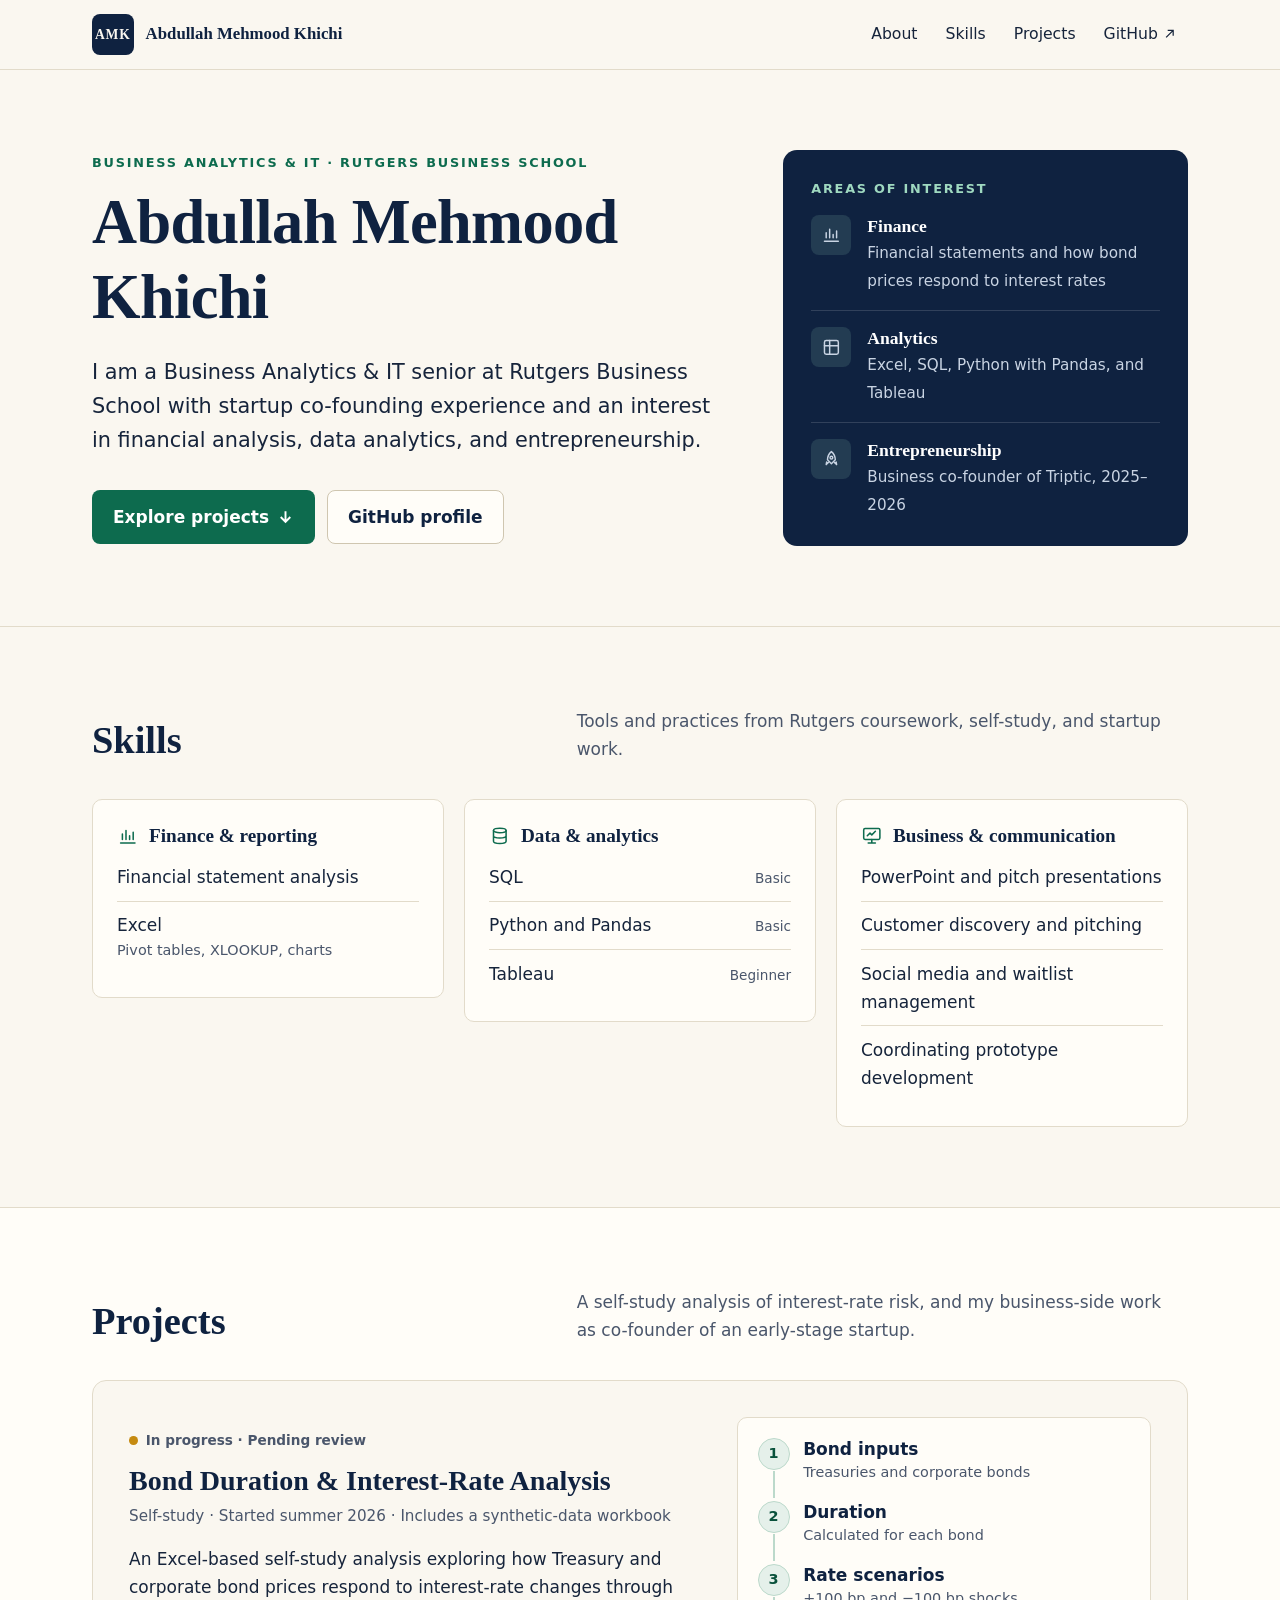
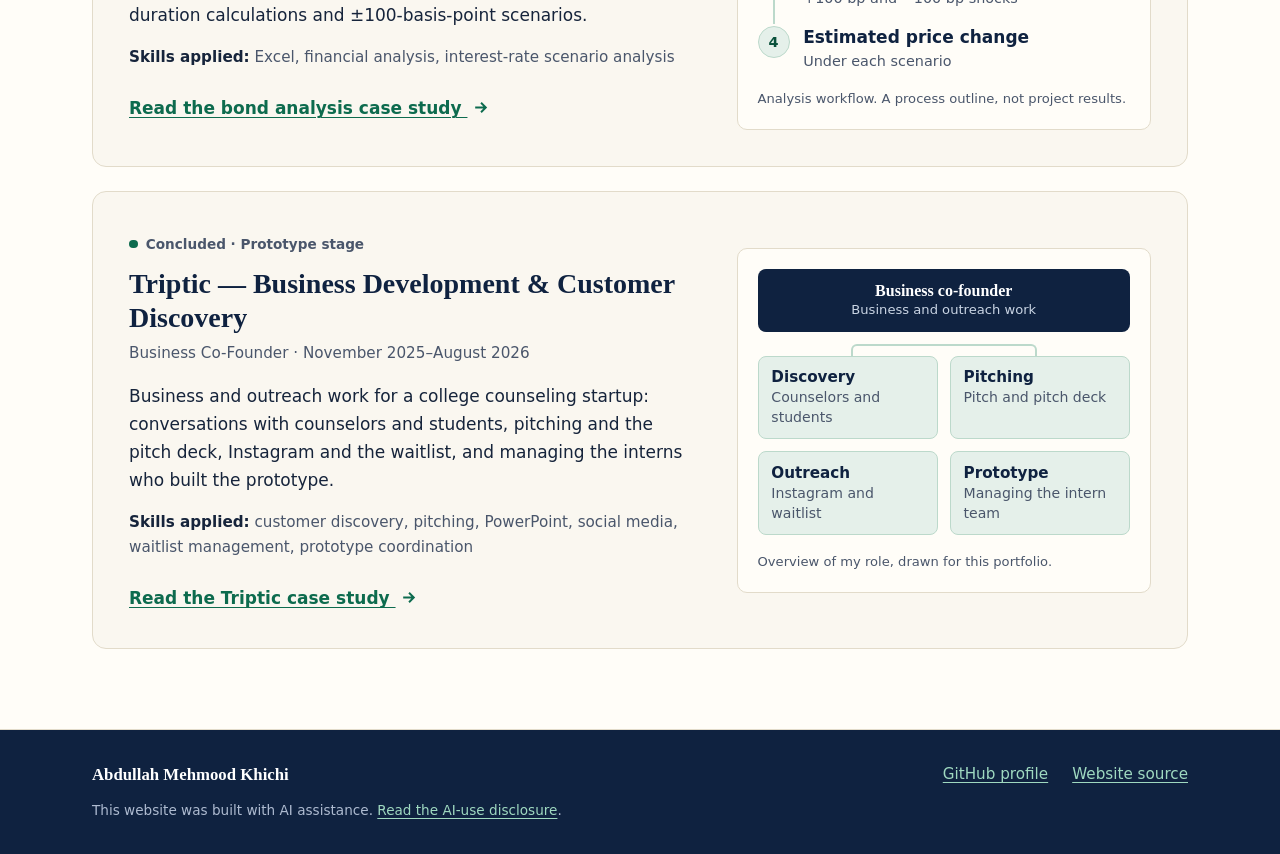
==== commit 2de4172e: "Add corrected synthetic-data bond workbook, methodology, results and AI-use disclosure Co-Authored-B" ====
--- a/index.html
+++ b/index.html
@@ -107,9 +107,9 @@
       <div class="project-list">
         <article class="project" aria-labelledby="bond-title">
           <div>
-            <p class="status status-progress">In progress · Self-study</p>
+            <p class="status status-progress">In progress · Pending review</p>
             <h3 id="bond-title">Bond Duration &amp; Interest-Rate Analysis</h3>
-            <p class="project-meta">Independent self-study · Started summer 2026</p>
+            <p class="project-meta">Self-study · Started summer 2026 · Includes a synthetic-data workbook</p>
             <p>An Excel-based self-study analysis exploring how Treasury and corporate bond prices respond to interest-rate changes through duration calculations and ±100-basis-point scenarios.</p>
             <p class="skills-used"><strong>Skills applied:</strong> Excel, financial analysis, interest-rate scenario analysis</p>
             <a class="project-link" href="projects/bond-duration.html">Read the bond analysis case study
@@ -161,6 +161,7 @@
       <li><a href="https://github.com/abdullahmehmood171">GitHub profile</a></li>
       <li><a href="https://github.com/abdullahmehmood171/abdullahmehmood171.github.io">Website source</a></li>
     </ul>
+    <p class="footer-ai">This website was built with AI assistance. <a href="projects/bond-duration.html#ai-use">Read the AI-use disclosure</a>.</p>
   </div>
 </footer>
 </body>
--- a/styles.css
+++ b/styles.css
@@ -235,6 +235,7 @@
 
 .case-layout { display: grid; gap: 2.5rem; padding-top: 3rem; padding-bottom: 4rem; }
 @media (min-width: 1024px) { .case-layout { grid-template-columns: 13rem minmax(0, 1fr); gap: 4rem; padding-top: 4rem; padding-bottom: 5rem; } }
+.case-layout > * { min-width: 0; }
 .toc { display: none; }
 @media (min-width: 1024px) {
   .toc { display: block; position: sticky; top: 6rem; align-self: start; font-size: .92rem; }
@@ -264,6 +265,34 @@
 
 .case-nav { display: flex; flex-wrap: wrap; justify-content: space-between; gap: 1rem; margin-top: 3.5rem; padding-top: 1.75rem; border-top: 1px solid var(--line); }
 .case-nav a { font-weight: 600; }
+
+.case-section h3 { font-size: 1.15rem; margin: 1.5rem 0 .5rem; }
+.case-section h3:first-of-type { margin-top: 1rem; }
+.label-note { display: inline-block; font-size: .78rem; font-weight: 700; letter-spacing: .1em; text-transform: uppercase; color: var(--amber-ink); background: var(--amber-soft); padding: .2rem .55rem; border-radius: 4px; margin-bottom: .75rem; }
+
+/* Results table */
+.table-wrap { overflow-x: auto; border: 1px solid var(--line); border-radius: var(--radius); background: var(--surface); margin: 1rem 0; }
+.table-wrap:focus-visible { outline-offset: 2px; }
+.results { width: 100%; border-collapse: collapse; font-size: .92rem; font-variant-numeric: tabular-nums; min-width: 34rem; }
+.table-title { margin: 0 0 -.25rem; color: var(--muted); font-size: .88rem; }
+.table-title strong { display: block; color: var(--navy); font: 700 1.1rem/1.3 var(--serif); margin-bottom: .2rem; }
+.results th, .results td { padding: .55rem .8rem; border-top: 1px solid var(--line); text-align: right; white-space: nowrap; }
+.results th:first-child, .results td:first-child { text-align: left; }
+.results thead th { background: var(--surface-2); color: var(--navy); font-weight: 600; font-size: .82rem; vertical-align: bottom; white-space: normal; line-height: 1.3; }
+.results thead tr:first-child th { border-top: 0; }
+.results tbody th { font-weight: 500; }
+.results tbody tr:hover { background: #f7f3e9; }
+.table-notes { font-size: .88rem; color: var(--muted); }
+.table-notes li { margin: .25rem 0; }
+
+/* Download */
+.download-card { display: grid; grid-template-columns: auto 1fr; gap: 1rem; align-items: center; background: var(--surface); border: 1px solid var(--line); border-radius: var(--radius); padding: 1.1rem 1.25rem; }
+.download-icon { width: 2.75rem; height: 2.75rem; border-radius: 8px; background: var(--emerald-soft); color: var(--emerald-dark); display: grid; place-items: center; }
+.download-icon svg { width: 1.4rem; height: 1.4rem; }
+.download-card a { font-weight: 600; }
+.download-card p { margin: .15rem 0 0; font-size: .9rem; color: var(--muted); }
+
+.footer-ai { flex-basis: 100%; margin: 0; font-size: .85rem; color: #aebbd0; }
 
 /* ---------- Footer ---------- */
 .site-footer { background: var(--navy); color: #c9d4e3; padding: 2rem 0; font-size: .95rem; }
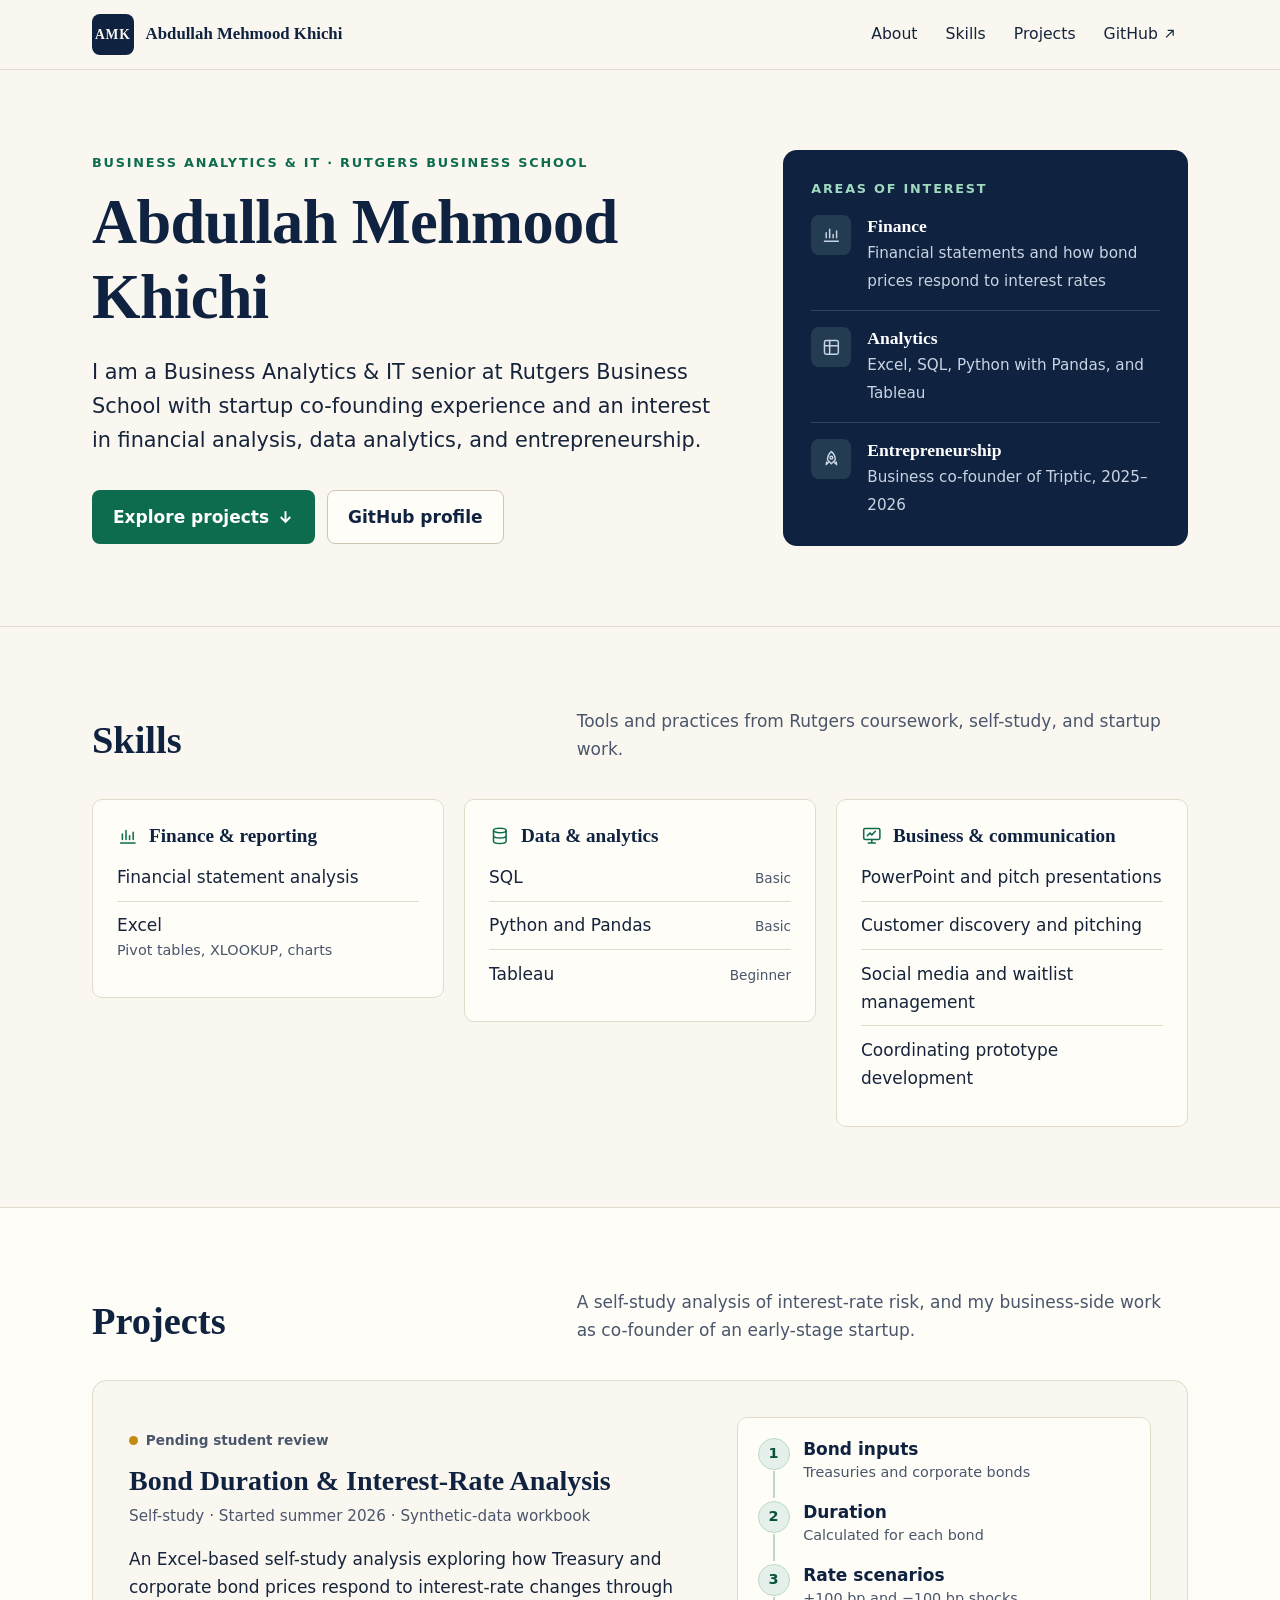
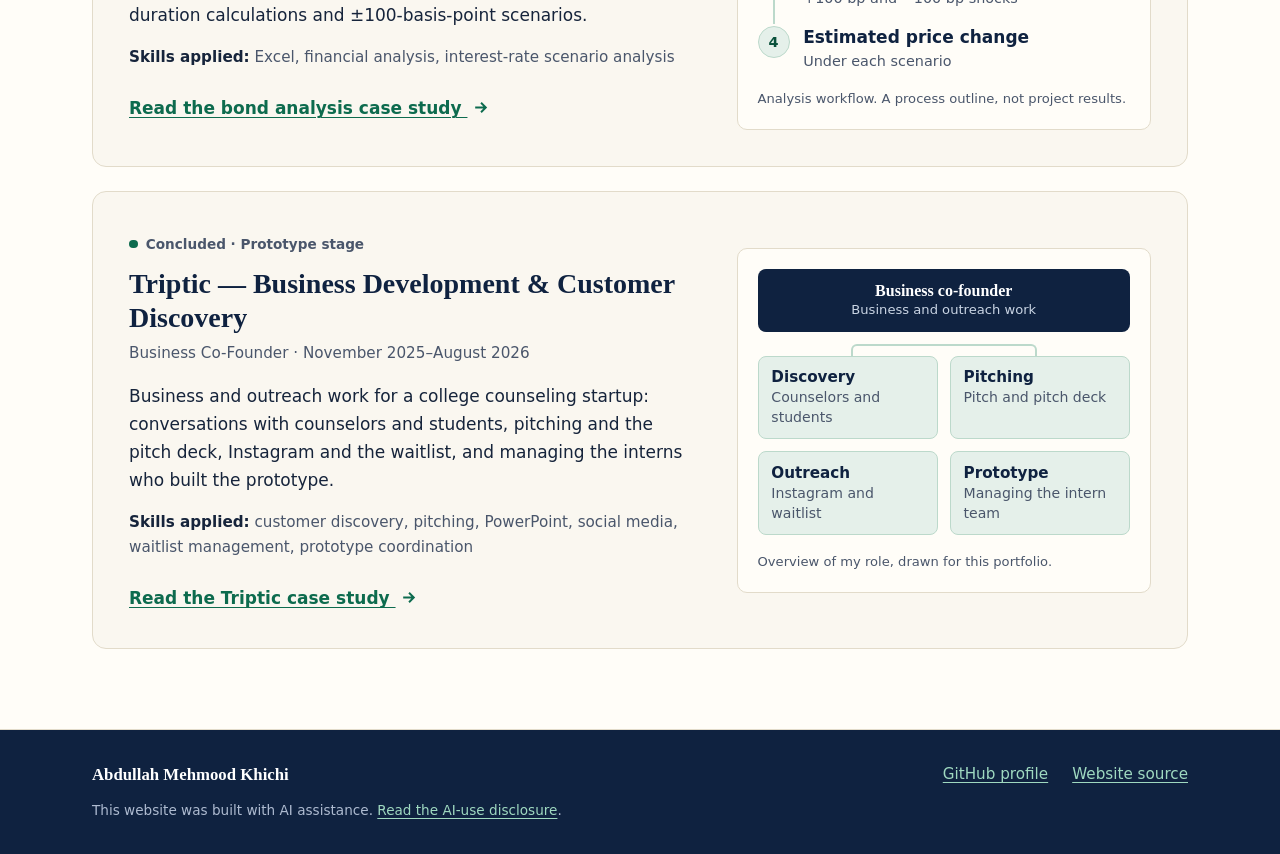
==== commit 4c369703: "Relabel workbook heading, set status to pending student review, tighten bond case study Co-Authored-" ====
--- a/index.html
+++ b/index.html
@@ -107,9 +107,9 @@
       <div class="project-list">
         <article class="project" aria-labelledby="bond-title">
           <div>
-            <p class="status status-progress">In progress · Pending review</p>
+            <p class="status status-progress">Pending student review</p>
             <h3 id="bond-title">Bond Duration &amp; Interest-Rate Analysis</h3>
-            <p class="project-meta">Self-study · Started summer 2026 · Includes a synthetic-data workbook</p>
+            <p class="project-meta">Self-study · Started summer 2026 · Synthetic-data workbook</p>
             <p>An Excel-based self-study analysis exploring how Treasury and corporate bond prices respond to interest-rate changes through duration calculations and ±100-basis-point scenarios.</p>
             <p class="skills-used"><strong>Skills applied:</strong> Excel, financial analysis, interest-rate scenario analysis</p>
             <a class="project-link" href="projects/bond-duration.html">Read the bond analysis case study
